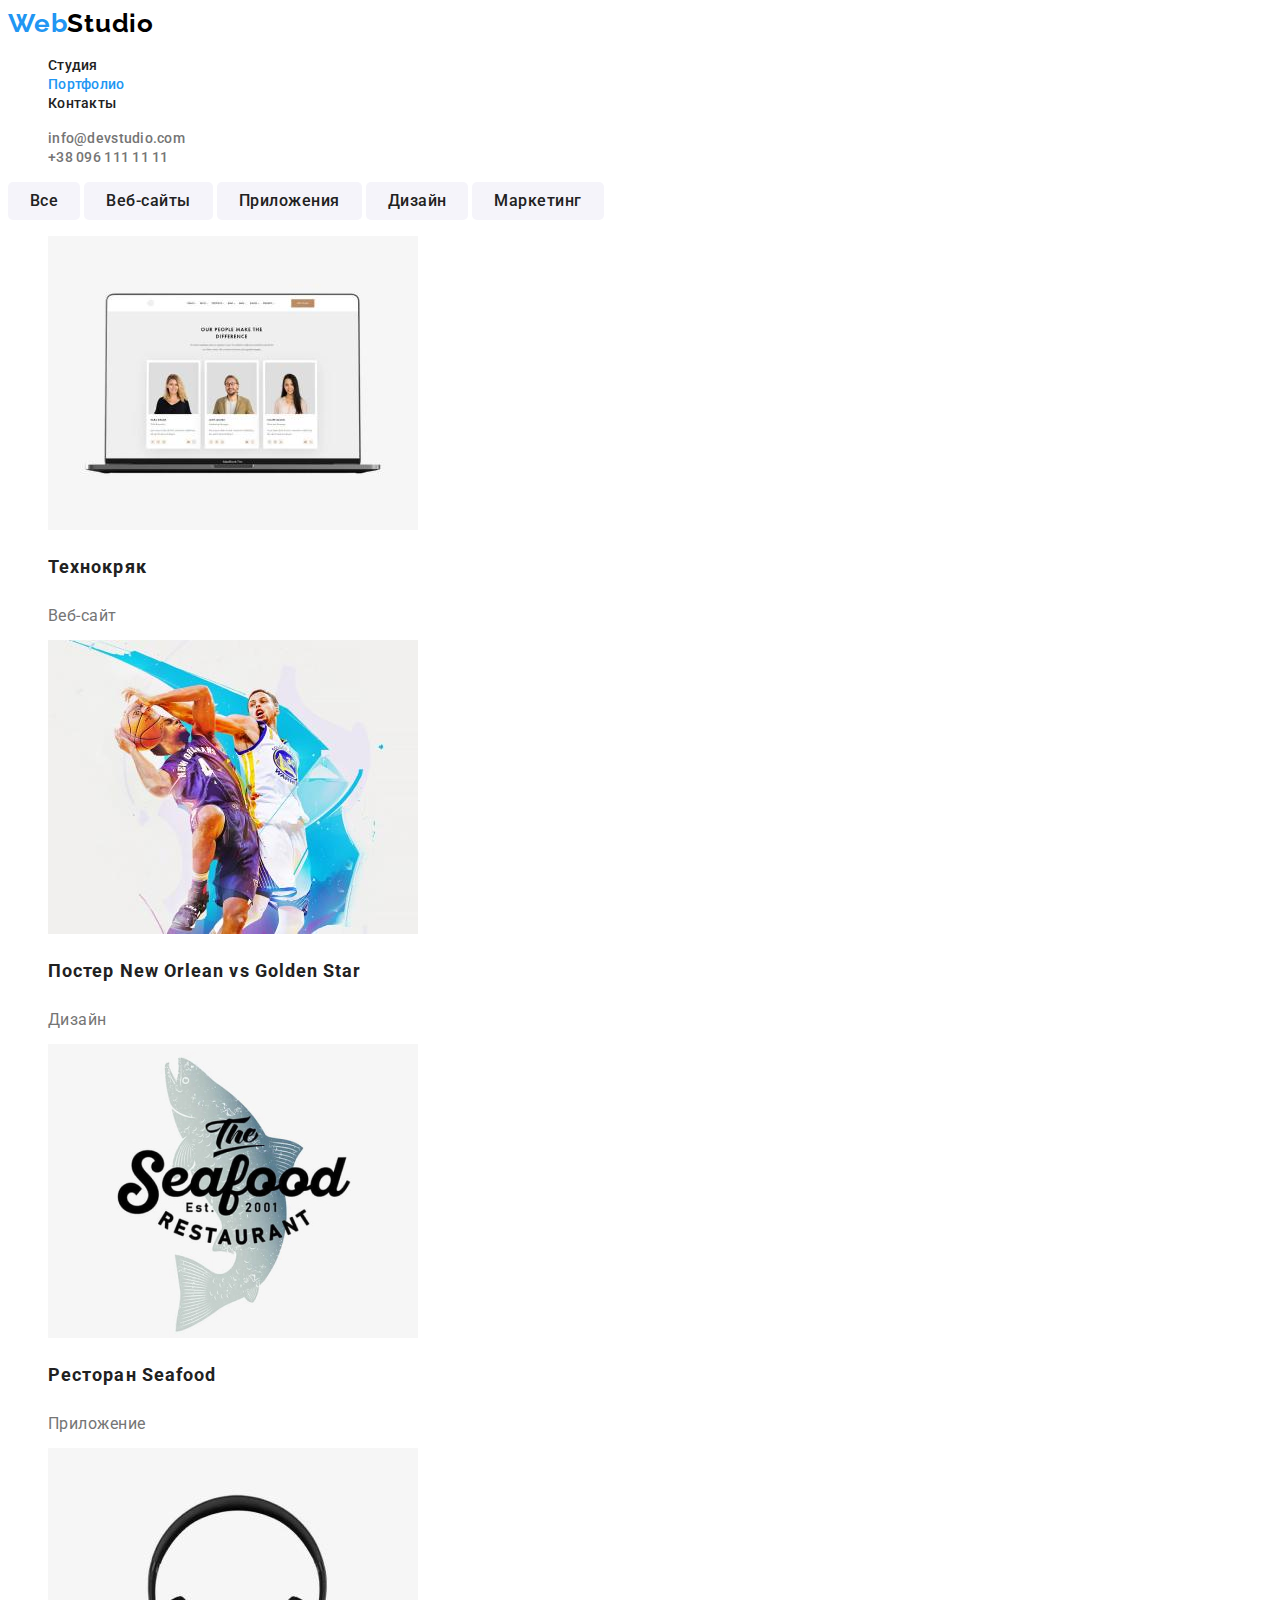
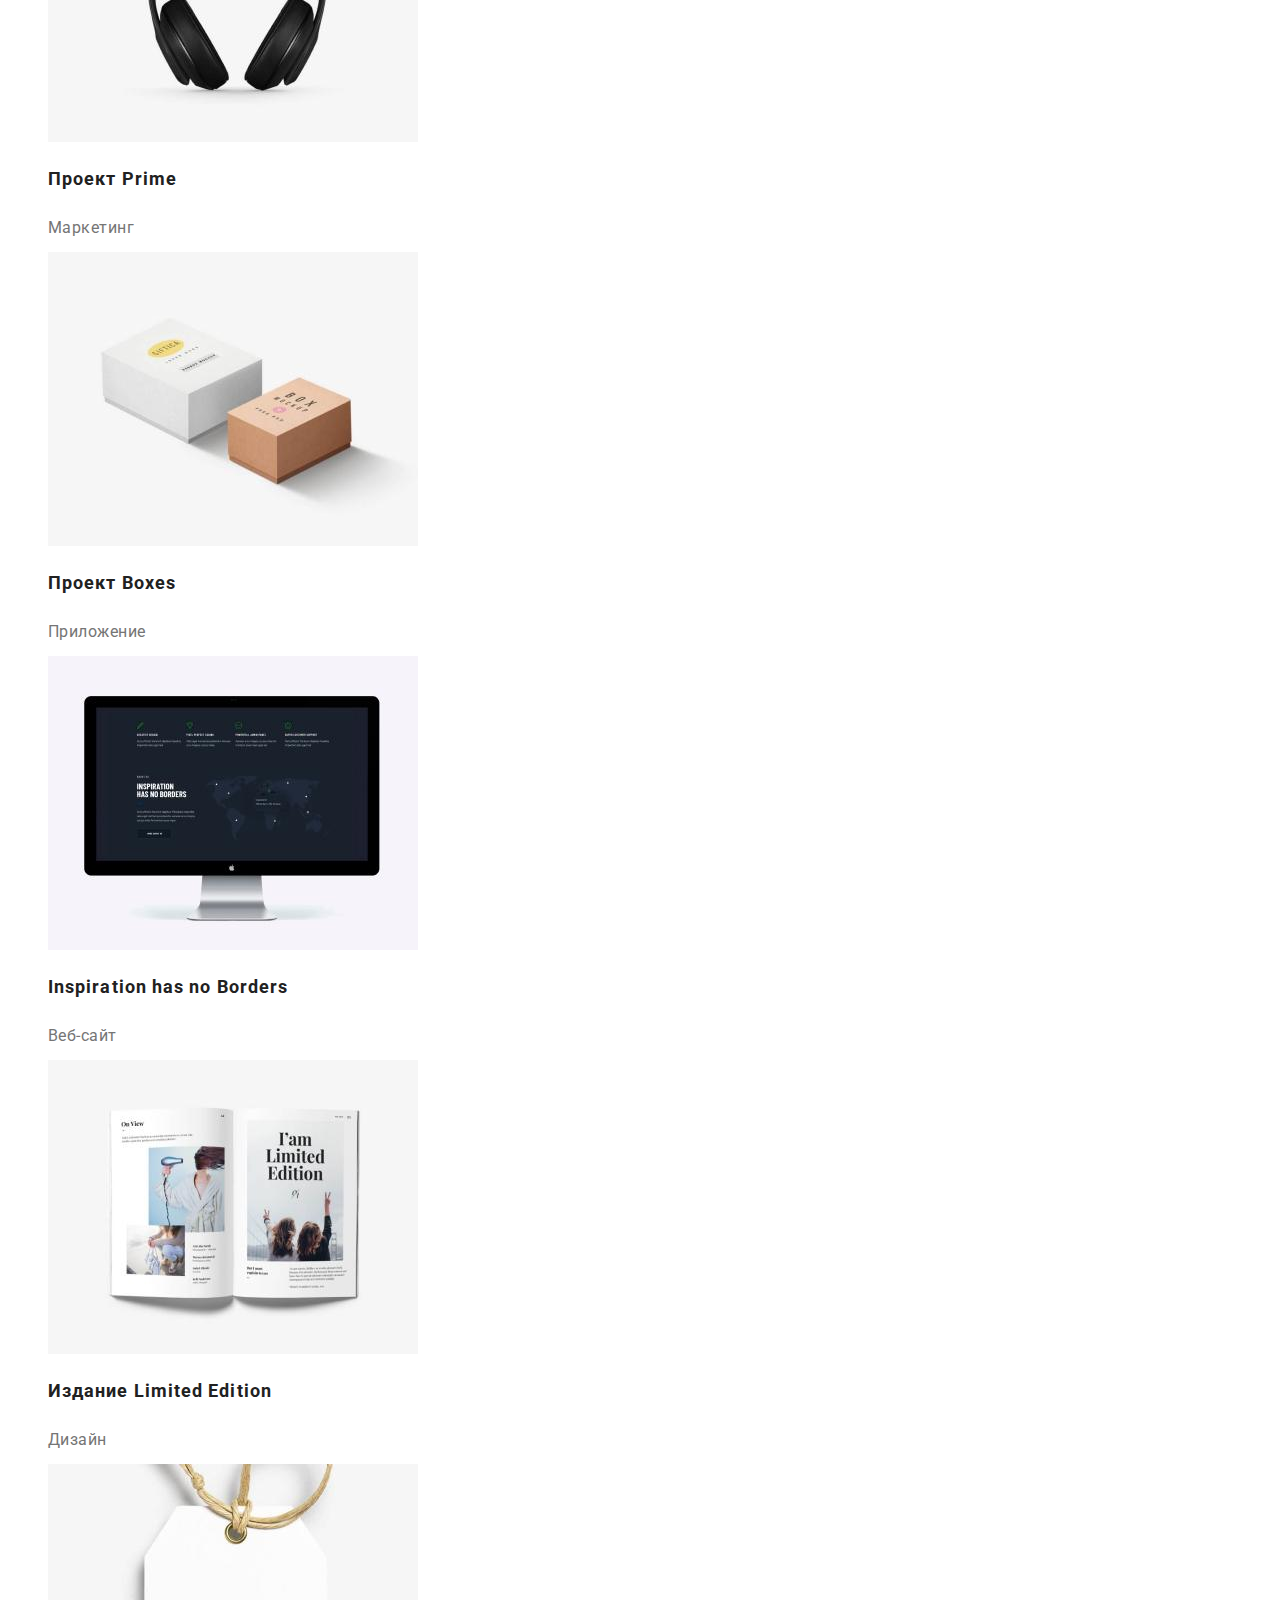
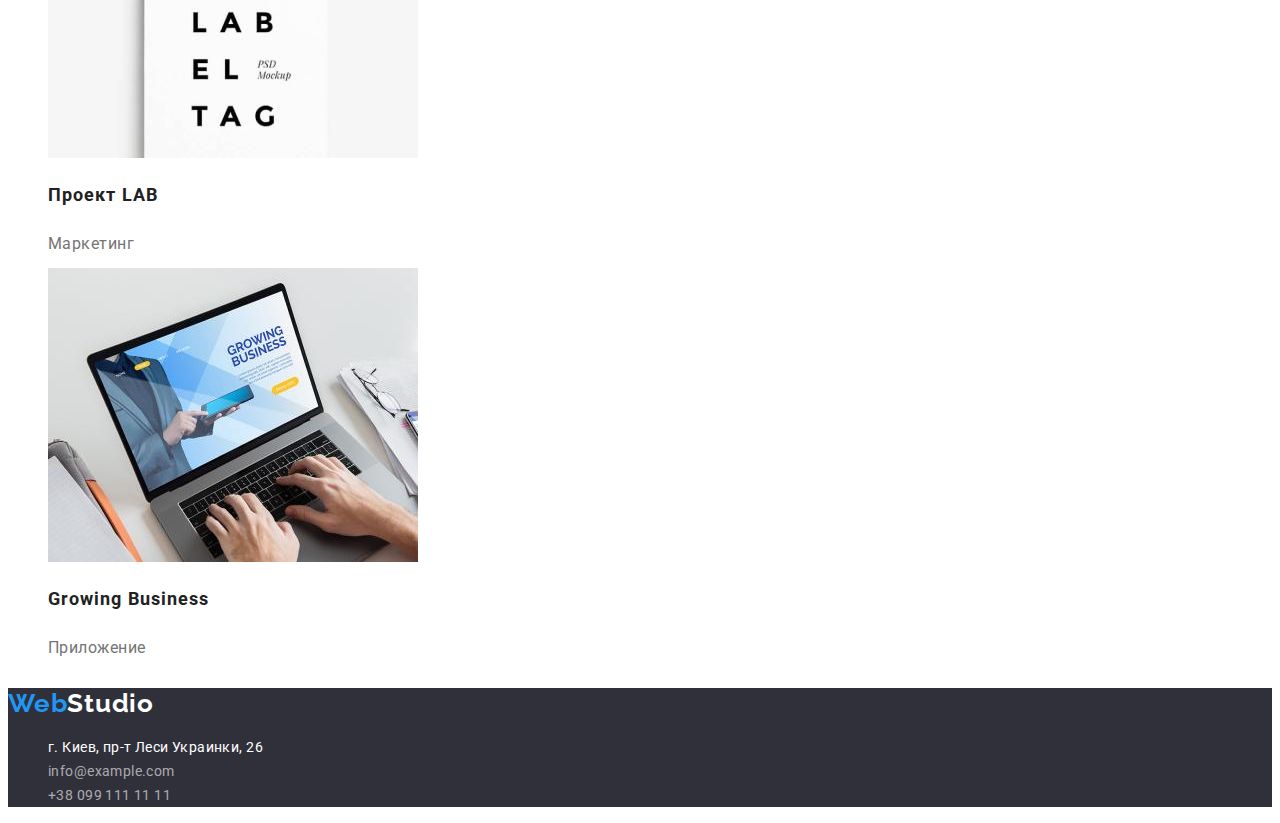
==== portfolio.html @ 35e59ca9 "1-st version" ====
<!DOCTYPE html>
<html lang="ru">
  <head>
    <meta charset="UTF-8" />
    <meta http-equiv="X-UA-Compatible" content="IE=edge" />
    <meta name="viewport" content="width=device-width, initial-scale=1.0" />
    <title>Студия</title>
    <link rel="stylesheet" href="./css/styles.css" />
    <link rel="preconnect" href="https://fonts.googleapis.com" />
    <link rel="preconnect" href="https://fonts.gstatic.com" crossorigin />
    <link
      href="https://fonts.googleapis.com/css2?family=Raleway:wght@700&family=Roboto:wght@400;500;700;900&display=swap"
      rel="stylesheet"
    />
  </head>
  <body>
    <!-- header_section -->
    <header>
      <!-- header_section_nav -->
      <nav>
        <a href="/" class="logo-first link"><span class="firstpart-logo">Web</span>Studio</a>
        <ul class="list">
          <li><a href="./index.html" class="link top-link">Студия</a></li>
          <li><a href="#" class="link top-link current-link">Портфолио</a></li>
          <li><a href="#" class="link top-link">Контакты</a></li>
        </ul>
      </nav>
      <!-- header_section_contact -->
      <ul class="list">
        <li><a href="mailto:info@devstudio.com" class="link topnav-link top-link">info@devstudio.com</a></li>
        <li><a href="tel:+380961111111" class="link topnav-link top-link">+38 096 111 11 11</a></li>
      </ul>
    </header>
    <!-- main-portfolio -->
    <main>
      <section>
        <h1 class="main-section-header">Наши работы</h1>
        <button type="button" class="port-btn">Все</button>
        <button type="button" class="port-btn">Веб-сайты</button>
        <button type="button" class="port-btn">Приложения</button>
        <button type="button" class="port-btn">Дизайн</button>
        <button type="button" class="port-btn">Маркетинг</button>
        <ul class="list">
          <li>
            <div class="port-card-block">
              <img src="./images/imgp1.jpg" alt="Технокряк" width="370" height="294" />
              <h2 class="card-header">Технокряк</h2>
              <p class="card-paragraph">Веб-сайт</p>
            </div>
          </li>
          <li>
            <div class="port-card-block">
              <img src="./images/imgp2.jpg" alt="Постер New Orlean vs Golden Star" width="370" height="294" />
              <h2 class="card-header">Постер New Orlean vs Golden Star</h2>
              <p class="card-paragraph">Дизайн</p>
            </div>
          </li>
          <li>
            <div class="port-card-block">
              <img src="./images/imgp3.png" alt="Ресторан Seafood" width="370" height="294" />
              <h2 class="card-header">Ресторан Seafood</h2>
              <p class="card-paragraph">Приложение</p>
            </div>
          </li>
          <li>
            <div class="port-card-block">
              <img src="./images/imgp4.jpg" alt="Проект Prime" width="370" height="294" />
              <h2 class="card-header">Проект Prime</h2>
              <p class="card-paragraph">Маркетинг</p>
            </div>
          </li>
          <li>
            <div class="port-card-block">
              <img src="./images/imgp5.jpg" alt="Проект Boxes" width="370" height="294" />
              <h2 class="card-header">Проект Boxes</h2>
              <p class="card-paragraph">Приложение</p>
            </div>
          </li>
          <li>
            <div class="port-card-block">
              <img src="./images/imgp6.jpg" alt="Inspiration has no Borders" width="370" height="294" />
              <h2 class="card-header">Inspiration has no Borders</h2>
              <p class="card-paragraph">Веб-сайт</p>
            </div>
          </li>
          <li>
            <div class="port-card-block">
              <img src="./images/imgp7.jpg" alt="Издание Limited Edition" width="370" height="294" />
              <h2 class="card-header">Издание Limited Edition</h2>
              <p class="card-paragraph">Дизайн</p>
            </div>
          </li>
          <li>
            <div class="port-card-block">
              <img src="./images/imgp8.jpg" alt="Проект LAB" width="370" height="294" />
              <h2 class="card-header">Проект LAB</h2>
              <p class="card-paragraph">Маркетинг</p>
            </div>
          </li>
          <li>
            <div class="port-card-block">
              <img src="./images/imgp9.jpg" alt="Growing Business" width="370" height="294" />
              <h2 class="card-header">Growing Business</h2>
              <p class="card-paragraph">Приложение</p>
            </div>
          </li>
        </ul>
      </section>
    </main>
    <!-- footer_section -->
    <footer class="footer-section">
      <a href="/" class="logo-second link"><span class="firstpart-logo">Web</span>Studio</a>
      <address>
        <ul class="list">
          <li><a href="#" class="link faddress-link">г. Киев, пр-т Леси Украинки, 26</a></li>
          <li><a href="mailto:info@example.com" class="link faddress-link-second">info@example.com</a></li>
          <li><a href="tel:+380991111111" class="link faddress-link-second">+38 099 111 11 11</a></li>
        </ul>
      </address>
    </footer>
  </body>
</html>
---- css/styles.css ----
:root {
  --primary-color: #212121;
  --accent-color: #2196f3;
  --second-color-text: #757575;
  --third-color: #ffffff;
  --footer-address-color: rgba(255, 255, 255, 0.6);
}

body {
  font-family: 'Roboto', sans-serif;
  color: #212121;
  background-color: #ffffff;
}

.logo-first {
  color: #000000;
  font-family: Raleway;
  font-style: normal;
  font-weight: bold;
  font-size: 26px;
  line-height: 31px;
  letter-spacing: 0.03em;
}
.logo-second {
  color: var(--third-color);
  font-family: Raleway;
  font-style: normal;
  font-weight: bold;
  font-size: 26px;
  line-height: 31px;
  letter-spacing: 0.03em;
}

.firstpart-logo {
  color: var(--accent-color);
}

.link {
  text-decoration: none;
}

.top-link {
  color: var(--primary-color);
  font-family: Roboto;
  font-style: normal;
  font-weight: 500;
  font-size: 14px;
  line-height: 16px;
  letter-spacing: 0.02em;
}
.top-link:hover,
.top-link:focus {
  color: var(--accent-color);
}

.current-link {
  color: var(--accent-color);
}

.list {
  list-style: none;
}

.topnav-link {
  color: var(--second-color-text);
}

.topnav-link:hover {
}

.footer-section {
  background-color: #2f303a;
}
.faddress-link {
  color: var(--third-color);
  font-style: normal;
  font-family: Roboto;
  font-style: normal;
  font-weight: normal;
  font-size: 14px;
  line-height: 24px;
  letter-spacing: 0.03em;
}
.faddress-link-second {
  color: var(--footer-address-color);
  font-style: normal;
  font-family: Roboto;
  font-style: normal;
  font-weight: normal;
  font-size: 14px;
  line-height: 24px;
  letter-spacing: 0.03em;
}
.team-section {
  background-color: #f5f4fa;
}

.hero-section {
  background-color: #2f303a;
}

.hero-text {
  color: var(--third-color);
  font-family: Roboto;
  font-style: normal;
  font-weight: 900;
  font-size: 44px;
  line-height: 60px;
  text-align: center;
  letter-spacing: 0.06em;
  text-transform: uppercase;
}

.hero-btn {
  background-color: var(--accent-color);
  box-shadow: 0px 4px 4px rgba(0, 0, 0, 0.15);
  border-radius: 4px;
  width: 200px;
  height: 50px;
  color: #ffffff;
  font-family: Roboto;
  font-style: normal;
  font-weight: bold;
  font-size: 16px;
  line-height: 30px;
  align-items: center;
  text-align: center;
  letter-spacing: 0.06em;
  border-style: none;
  cursor: pointer;
}

.our-tips {
  font-size: 0;
}

.our-tips-headers {
  font-family: Roboto;
  font-style: normal;
  font-weight: bold;
  font-size: 14px;
  line-height: 16px;
  letter-spacing: 0.03em;
  text-transform: uppercase;
}
.our-tips-text {
  font-family: Roboto;
  font-style: normal;
  font-weight: normal;
  font-size: 14px;
  line-height: 24px;
  /* or 171% */
  color: var(--second-color-text);
  letter-spacing: 0.03em;
}
.wwdo-header {
  font-family: Roboto;
  font-style: normal;
  font-weight: bold;
  font-size: 36px;
  line-height: 42px;
  text-align: center;
  letter-spacing: 0.03em;
}

.faddress-link:hover,
.faddress-link:focus,
.faddress-link-second:hover,
.faddress-link-second:focus {
  color: var(--accent-color);
}

.team-card-block {
  width: 270px;
  height: 368px;
  border-radius: 5px;
  background-color: var(--third-color);
  box-shadow: 0px 3px 2px #9b9a9e;
}

.main-section-header {
  font-size: 0;
}

.port-btn {
  color: #212121;
  background-color: #f5f4fa;
  padding: 6px 22px;
  font-family: Roboto;
  font-style: normal;
  font-weight: 500;
  font-size: 16px;
  line-height: 26px;
  text-align: center;
  letter-spacing: 0.03em;
  border-style: none;
  border-radius: 5px;
  cursor: pointer;
}

.port-btn:hover,
.port-btn:focus {
  color: #ffffff;
  background-color: var(--accent-color);
}

.port-card-block {
  background-color: #ffffff;
  width: 370px;
  height: 404px;
}
.card-header {
  font-family: Roboto;
  font-style: normal;
  font-weight: bold;
  font-size: 18px;
  line-height: 36px;
  letter-spacing: 0.06em;
  color: #212121;
}

.card-paragraph {
  font-family: Roboto;
  font-style: normal;
  font-weight: normal;
  font-size: 16px;
  line-height: 30px;
  letter-spacing: 0.03em;
  color: #757575;
}
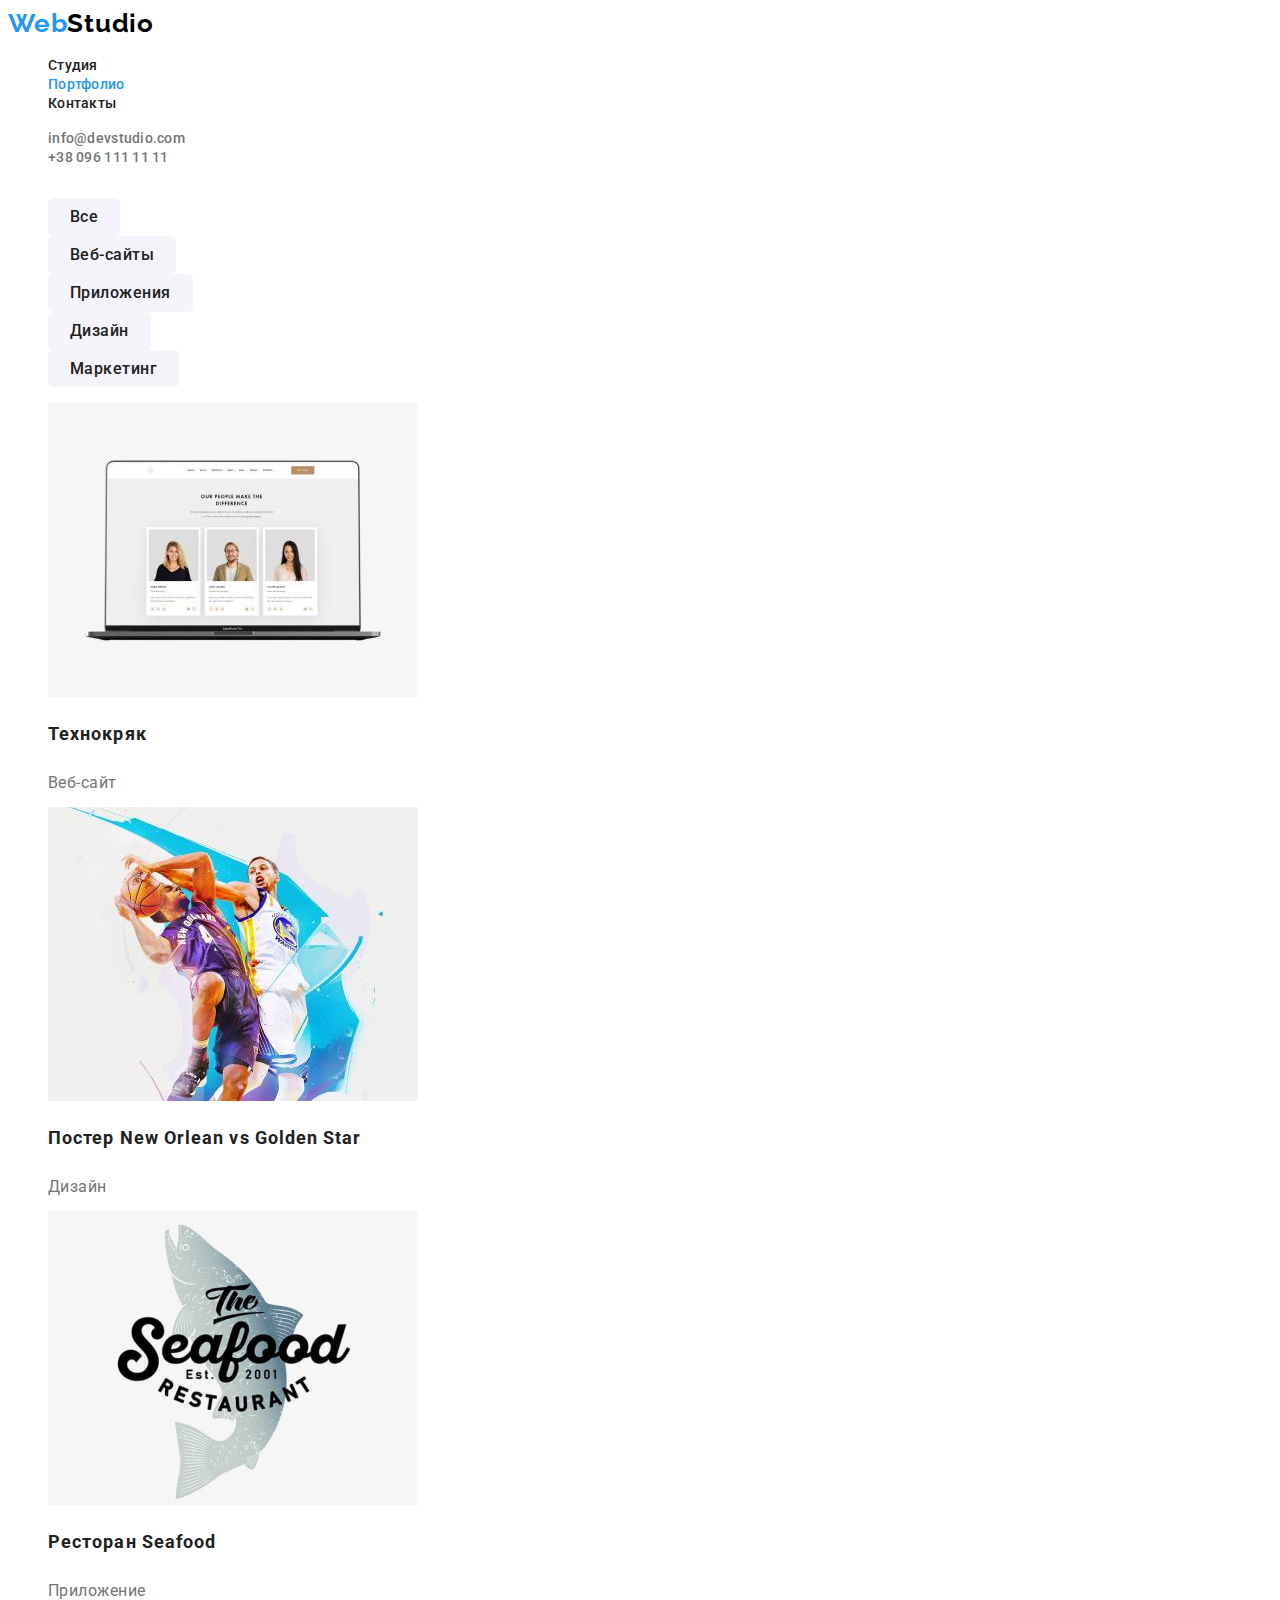
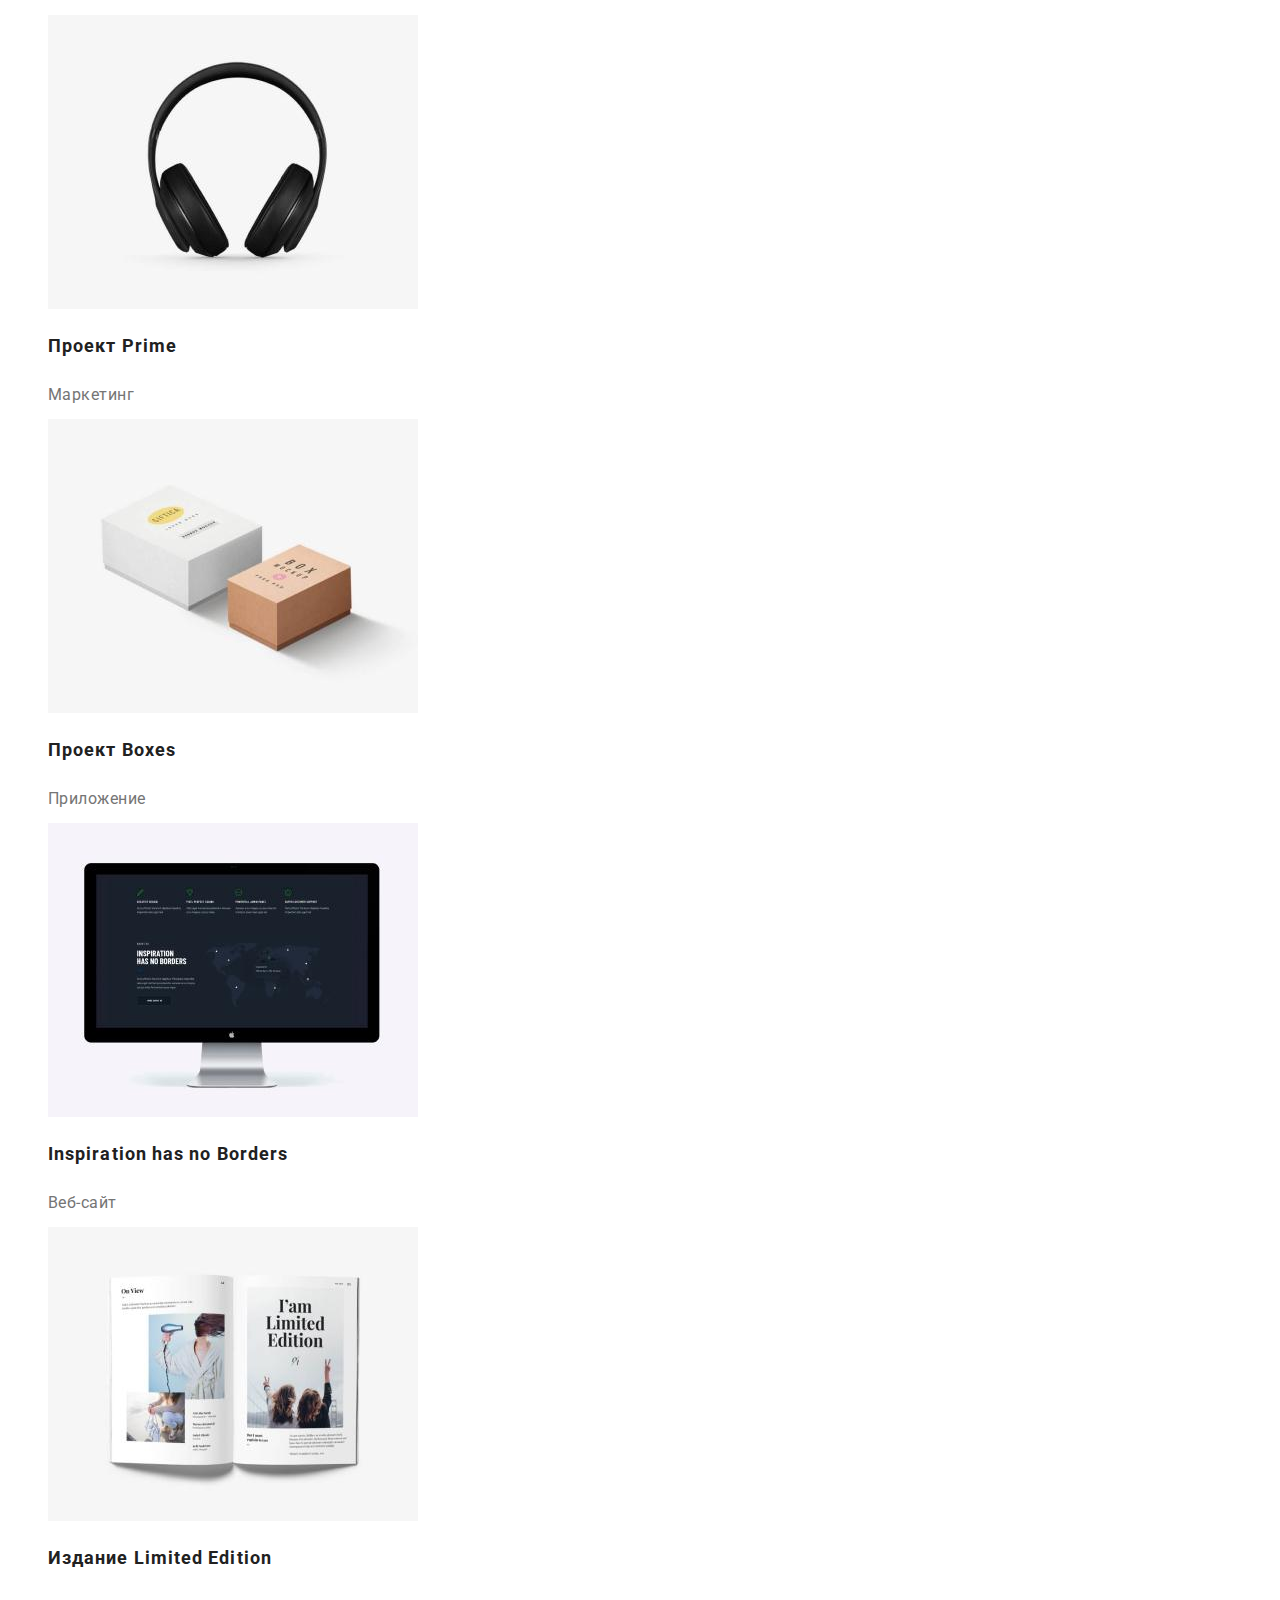
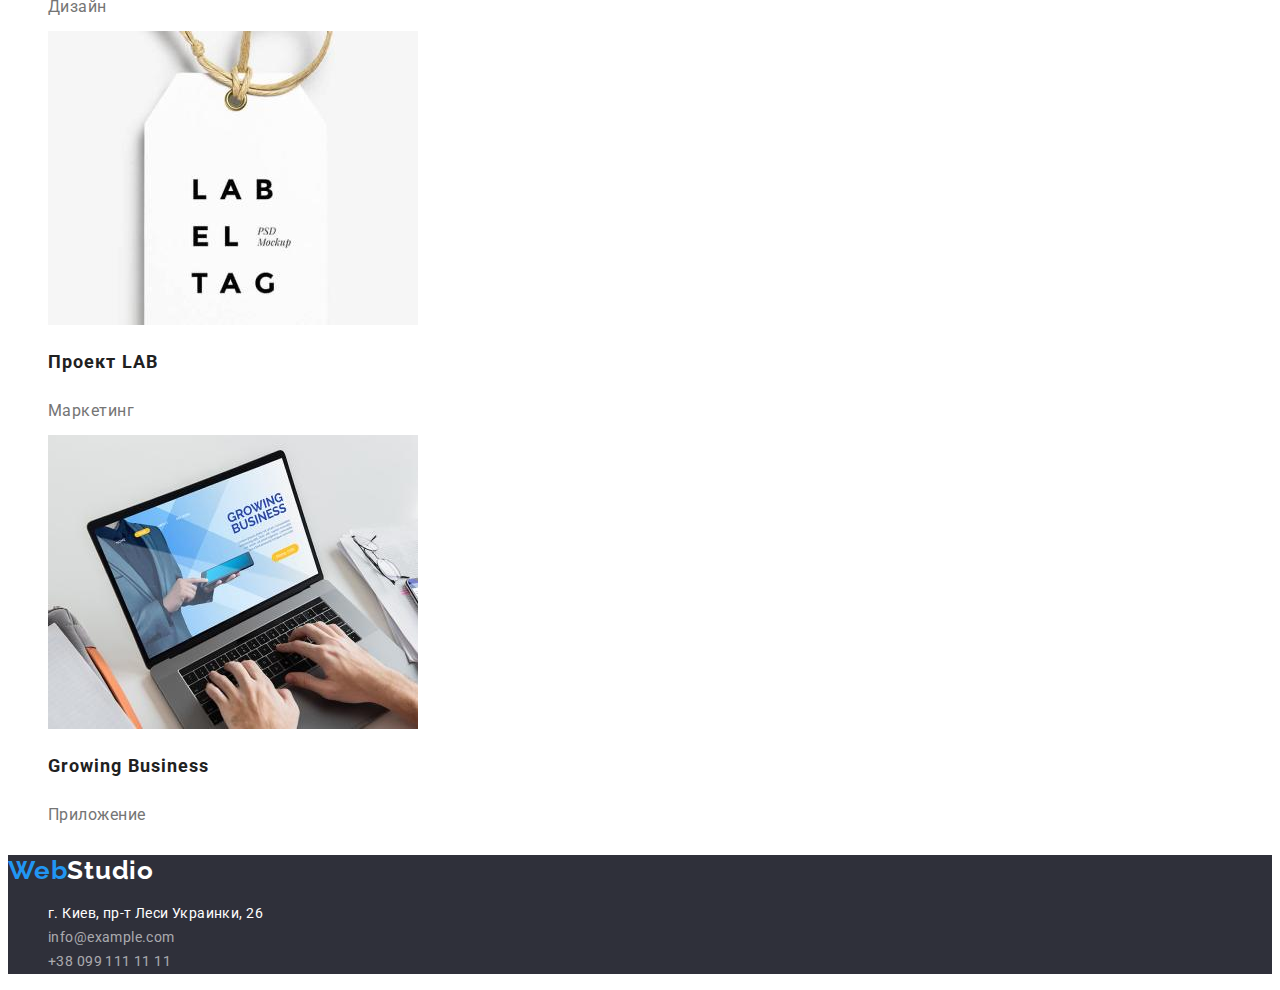
==== commit ec4d0905: "Версия после исправления" ====
--- a/portfolio.html
+++ b/portfolio.html
@@ -35,11 +35,13 @@
     <main>
       <section>
         <h1 class="main-section-header">Наши работы</h1>
-        <button type="button" class="port-btn">Все</button>
-        <button type="button" class="port-btn">Веб-сайты</button>
-        <button type="button" class="port-btn">Приложения</button>
-        <button type="button" class="port-btn">Дизайн</button>
-        <button type="button" class="port-btn">Маркетинг</button>
+        <ul class="list">
+          <li><button type="button" class="port-btn">Все</button></li>
+          <li><button type="button" class="port-btn">Веб-сайты</button></li>
+          <li><button type="button" class="port-btn">Приложения</button></li>
+          <li><button type="button" class="port-btn">Дизайн</button></li>
+          <li><button type="button" class="port-btn">Маркетинг</button></li>
+        </ul>
         <ul class="list">
           <li>
             <div class="port-card-block">
--- a/css/styles.css
+++ b/css/styles.css
@@ -18,7 +18,7 @@
   font-style: normal;
   font-weight: bold;
   font-size: 26px;
-  line-height: 31px;
+  line-height: 1.19;
   letter-spacing: 0.03em;
 }
 .logo-second {
@@ -27,7 +27,7 @@
   font-style: normal;
   font-weight: bold;
   font-size: 26px;
-  line-height: 31px;
+  line-height: 1.19;
   letter-spacing: 0.03em;
 }
 
@@ -45,7 +45,7 @@
   font-style: normal;
   font-weight: 500;
   font-size: 14px;
-  line-height: 16px;
+  line-height: 1.14;
   letter-spacing: 0.02em;
 }
 .top-link:hover,
@@ -78,7 +78,7 @@
   font-style: normal;
   font-weight: normal;
   font-size: 14px;
-  line-height: 24px;
+  line-height: 1.71;
   letter-spacing: 0.03em;
 }
 .faddress-link-second {
@@ -88,7 +88,7 @@
   font-style: normal;
   font-weight: normal;
   font-size: 14px;
-  line-height: 24px;
+  line-height: 1.71;
   letter-spacing: 0.03em;
 }
 .team-section {
@@ -105,7 +105,7 @@
   font-style: normal;
   font-weight: 900;
   font-size: 44px;
-  line-height: 60px;
+  line-height: 1.36;
   text-align: center;
   letter-spacing: 0.06em;
   text-transform: uppercase;
@@ -122,7 +122,7 @@
   font-style: normal;
   font-weight: bold;
   font-size: 16px;
-  line-height: 30px;
+  line-height: 1.87;
   align-items: center;
   text-align: center;
   letter-spacing: 0.06em;
@@ -139,7 +139,7 @@
   font-style: normal;
   font-weight: bold;
   font-size: 14px;
-  line-height: 16px;
+  line-height: 1.14;
   letter-spacing: 0.03em;
   text-transform: uppercase;
 }
@@ -148,8 +148,7 @@
   font-style: normal;
   font-weight: normal;
   font-size: 14px;
-  line-height: 24px;
-  /* or 171% */
+  line-height: 1.71;
   color: var(--second-color-text);
   letter-spacing: 0.03em;
 }
@@ -158,7 +157,7 @@
   font-style: normal;
   font-weight: bold;
   font-size: 36px;
-  line-height: 42px;
+  line-height: 1.16;
   text-align: center;
   letter-spacing: 0.03em;
 }
@@ -190,7 +189,7 @@
   font-style: normal;
   font-weight: 500;
   font-size: 16px;
-  line-height: 26px;
+  line-height: 1.62;
   text-align: center;
   letter-spacing: 0.03em;
   border-style: none;
@@ -214,7 +213,7 @@
   font-style: normal;
   font-weight: bold;
   font-size: 18px;
-  line-height: 36px;
+  line-height: 2;
   letter-spacing: 0.06em;
   color: #212121;
 }
@@ -224,7 +223,38 @@
   font-style: normal;
   font-weight: normal;
   font-size: 16px;
-  line-height: 30px;
+  line-height: 1.87;
   letter-spacing: 0.03em;
   color: #757575;
 }
+
+.team-card-name {
+  color: var(--primary-color);
+  font-family: Roboto;
+  font-style: normal;
+  font-weight: 500;
+  font-size: 16px;
+  line-height: 19px;
+  text-align: center;
+  letter-spacing: 0.03em;
+}
+.team-card-profession {
+  color: var(--second-color-text);
+  font-family: Roboto;
+  font-style: normal;
+  font-weight: normal;
+  font-size: 16px;
+  line-height: 19px;
+  text-align: center;
+  letter-spacing: 0.03em;
+}
+.our-team {
+  color: var(--primary-color);
+  font-family: Roboto;
+  font-style: normal;
+  font-weight: bold;
+  font-size: 36px;
+  line-height: 42px;
+  text-align: center;
+  letter-spacing: 0.03em;
+}
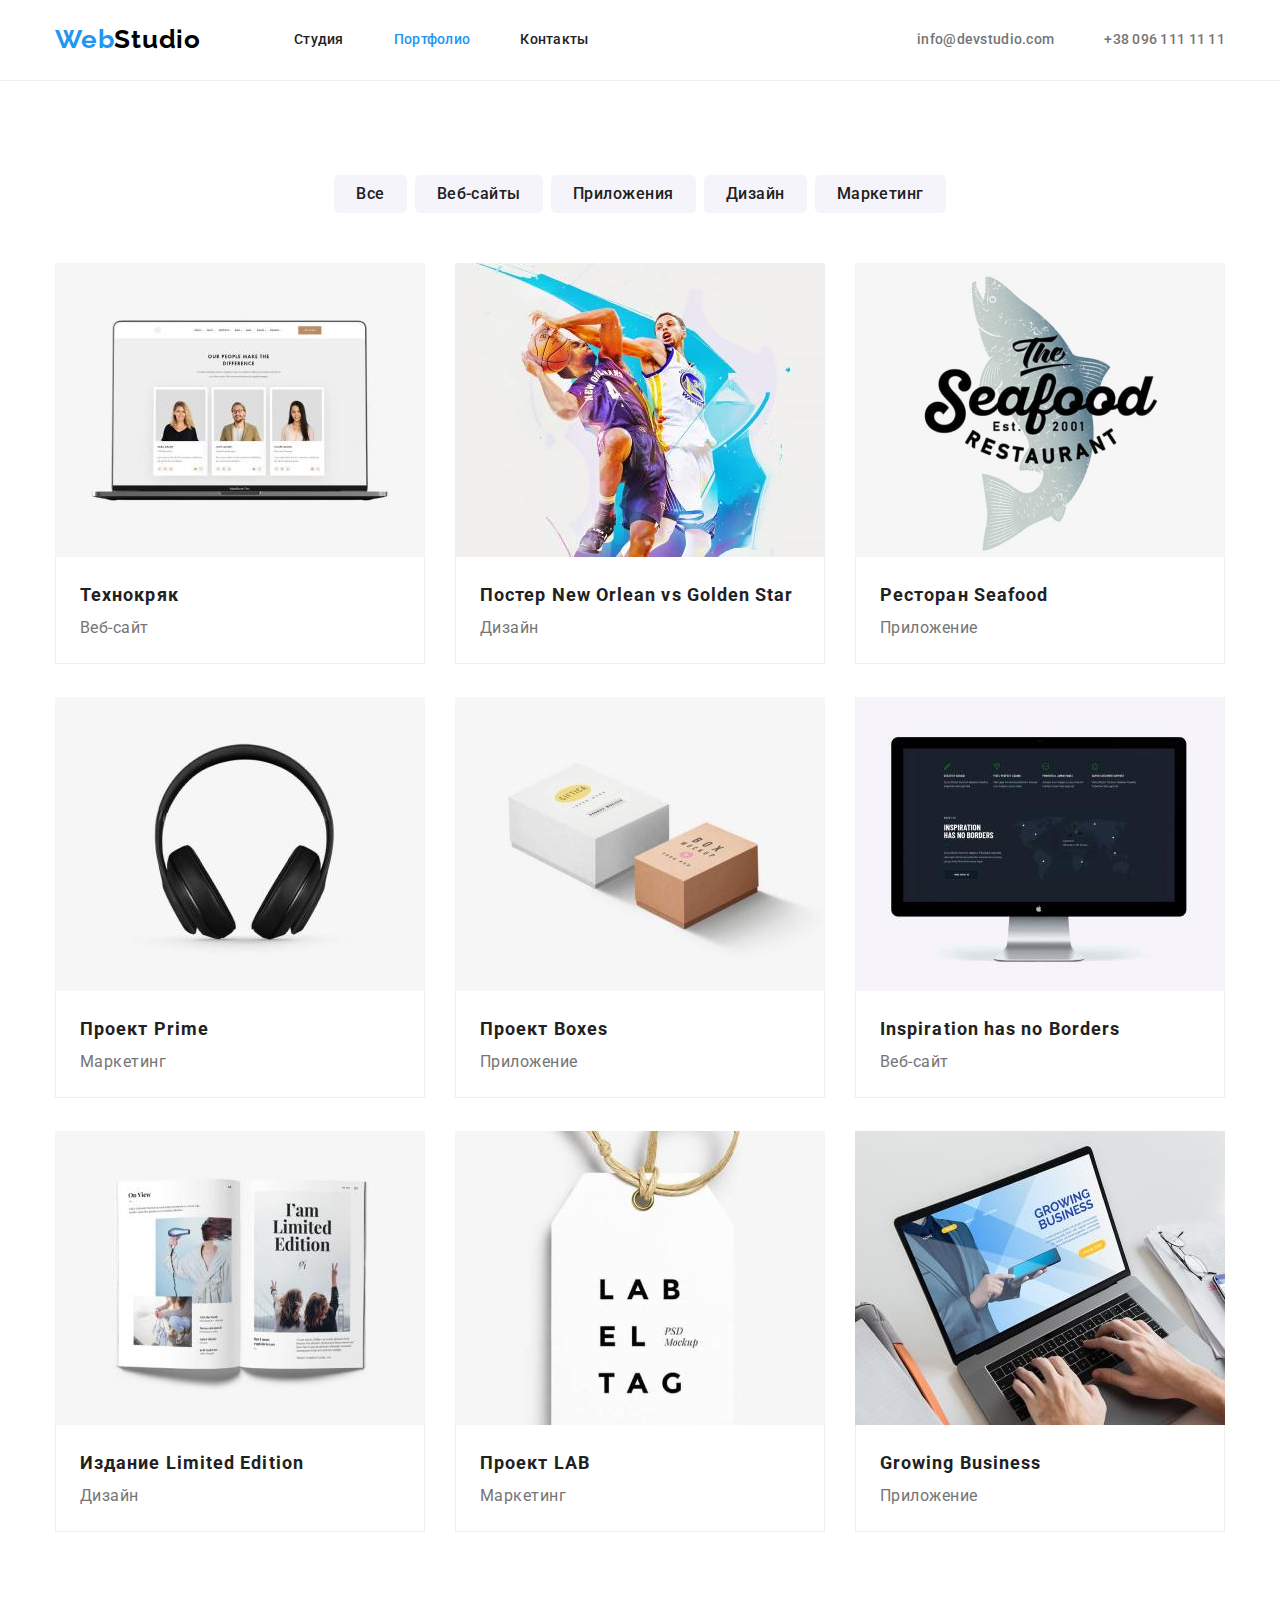
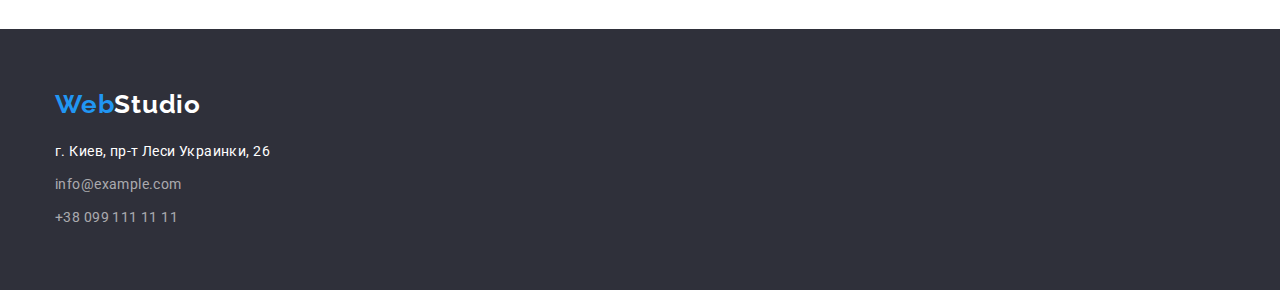
==== commit 5fdd7553: "last version" ====
--- a/portfolio.html
+++ b/portfolio.html
@@ -4,121 +4,173 @@
     <meta charset="UTF-8" />
     <meta http-equiv="X-UA-Compatible" content="IE=edge" />
     <meta name="viewport" content="width=device-width, initial-scale=1.0" />
-    <title>Студия</title>
-    <link rel="stylesheet" href="./css/styles.css" />
+    <title>Портфолио</title>
     <link rel="preconnect" href="https://fonts.googleapis.com" />
     <link rel="preconnect" href="https://fonts.gstatic.com" crossorigin />
     <link
       href="https://fonts.googleapis.com/css2?family=Raleway:wght@700&family=Roboto:wght@400;500;700;900&display=swap"
       rel="stylesheet"
     />
+    <link
+      rel="stylesheet"
+      href="https://cdnjs.cloudflare.com/ajax/libs/modern-normalize/1.0.0/modern-normalize.min.css"
+    />
+    <link rel="stylesheet" href="./css/styles.css" />
   </head>
   <body>
     <!-- header_section -->
-    <header>
-      <!-- header_section_nav -->
-      <nav>
-        <a href="/" class="logo-first link"><span class="firstpart-logo">Web</span>Studio</a>
-        <ul class="list">
-          <li><a href="./index.html" class="link top-link">Студия</a></li>
-          <li><a href="#" class="link top-link current-link">Портфолио</a></li>
-          <li><a href="#" class="link top-link">Контакты</a></li>
-        </ul>
-      </nav>
-      <!-- header_section_contact -->
-      <ul class="list">
-        <li><a href="mailto:info@devstudio.com" class="link topnav-link top-link">info@devstudio.com</a></li>
-        <li><a href="tel:+380961111111" class="link topnav-link top-link">+38 096 111 11 11</a></li>
-      </ul>
+    <header class="header">
+      <div class="container">
+        <!-- header_section_nav -->
+
+        <div class="flex-nav">
+          <nav class="nav">
+            <a href="/" class="logo-first link"><span class="firstpart-logo">Web</span>Studio</a>
+            <ul class="nav-list list">
+              <li class="item"><a href="/index.html" class="link top-link">Студия</a></li>
+              <li class="item"><a href="#" class="link top-link current-link">Портфолио</a></li>
+              <li class="item"><a href="#" class="link top-link">Контакты</a></li>
+            </ul>
+          </nav>
+          <!-- header_section_contact -->
+          <ul class="auth-nav list">
+            <li class="item">
+              <a href="mailto:info@devstudio.com" class="link topnav-link top-link">info@devstudio.com</a>
+            </li>
+            <li class="item"><a href="tel:+380961111111" class="link topnav-link top-link">+38 096 111 11 11</a></li>
+          </ul>
+        </div>
+      </div>
     </header>
     <!-- main-portfolio -->
     <main>
-      <section>
-        <h1 class="main-section-header">Наши работы</h1>
-        <ul class="list">
-          <li><button type="button" class="port-btn">Все</button></li>
-          <li><button type="button" class="port-btn">Веб-сайты</button></li>
-          <li><button type="button" class="port-btn">Приложения</button></li>
-          <li><button type="button" class="port-btn">Дизайн</button></li>
-          <li><button type="button" class="port-btn">Маркетинг</button></li>
-        </ul>
-        <ul class="list">
-          <li>
-            <div class="port-card-block">
-              <img src="./images/imgp1.jpg" alt="Технокряк" width="370" height="294" />
-              <h2 class="card-header">Технокряк</h2>
-              <p class="card-paragraph">Веб-сайт</p>
-            </div>
-          </li>
-          <li>
-            <div class="port-card-block">
-              <img src="./images/imgp2.jpg" alt="Постер New Orlean vs Golden Star" width="370" height="294" />
-              <h2 class="card-header">Постер New Orlean vs Golden Star</h2>
-              <p class="card-paragraph">Дизайн</p>
-            </div>
-          </li>
-          <li>
-            <div class="port-card-block">
-              <img src="./images/imgp3.png" alt="Ресторан Seafood" width="370" height="294" />
-              <h2 class="card-header">Ресторан Seafood</h2>
-              <p class="card-paragraph">Приложение</p>
-            </div>
-          </li>
-          <li>
-            <div class="port-card-block">
-              <img src="./images/imgp4.jpg" alt="Проект Prime" width="370" height="294" />
-              <h2 class="card-header">Проект Prime</h2>
-              <p class="card-paragraph">Маркетинг</p>
-            </div>
-          </li>
-          <li>
-            <div class="port-card-block">
-              <img src="./images/imgp5.jpg" alt="Проект Boxes" width="370" height="294" />
-              <h2 class="card-header">Проект Boxes</h2>
-              <p class="card-paragraph">Приложение</p>
-            </div>
-          </li>
-          <li>
-            <div class="port-card-block">
-              <img src="./images/imgp6.jpg" alt="Inspiration has no Borders" width="370" height="294" />
-              <h2 class="card-header">Inspiration has no Borders</h2>
-              <p class="card-paragraph">Веб-сайт</p>
-            </div>
-          </li>
-          <li>
-            <div class="port-card-block">
-              <img src="./images/imgp7.jpg" alt="Издание Limited Edition" width="370" height="294" />
-              <h2 class="card-header">Издание Limited Edition</h2>
-              <p class="card-paragraph">Дизайн</p>
-            </div>
-          </li>
-          <li>
-            <div class="port-card-block">
-              <img src="./images/imgp8.jpg" alt="Проект LAB" width="370" height="294" />
-              <h2 class="card-header">Проект LAB</h2>
-              <p class="card-paragraph">Маркетинг</p>
-            </div>
-          </li>
-          <li>
-            <div class="port-card-block">
-              <img src="./images/imgp9.jpg" alt="Growing Business" width="370" height="294" />
-              <h2 class="card-header">Growing Business</h2>
-              <p class="card-paragraph">Приложение</p>
-            </div>
-          </li>
-        </ul>
+      <section class="section">
+        <div class="container">
+          <h1 class="main-section-header">Наши работы</h1>
+          <ul class="btns-list list">
+            <li class="item"><button type="button" class="port-btn">Все</button></li>
+            <li class="item"><button type="button" class="port-btn">Веб-сайты</button></li>
+            <li class="item"><button type="button" class="port-btn">Приложения</button></li>
+            <li class="item"><button type="button" class="port-btn">Дизайн</button></li>
+            <li class="item"><button type="button" class="port-btn">Маркетинг</button></li>
+          </ul>
+
+          <ul class="port-card-list list">
+            <a href="" class="link">
+              <li class="item port-card-block">
+                <img src="./images/imgp1.jpg" class="port-card-img" alt="Технокряк" width="370" height="294" />
+                <div class="port-card-text">
+                  <h2 class="card-header">Технокряк</h2>
+                  <p class="card-paragraph">Веб-сайт</p>
+                </div>
+              </li>
+            </a>
+            <a href="" class="link">
+              <li class="item port-card-block">
+                <img
+                  src="./images/imgp2.jpg"
+                  class="port-card-img"
+                  alt="Постер New Orlean vs Golden Star"
+                  width="370"
+                  height="294"
+                />
+                <div class="port-card-text">
+                  <h2 class="card-header">Постер New Orlean vs Golden Star</h2>
+                  <p class="card-paragraph">Дизайн</p>
+                </div>
+              </li>
+            </a>
+            <a href="" class="link">
+              <li class="item port-card-block">
+                <img src="./images/imgp3.png" class="port-card-img" alt="Ресторан Seafood" width="370" height="294" />
+                <div class="port-card-text">
+                  <h2 class="card-header">Ресторан Seafood</h2>
+                  <p class="card-paragraph">Приложение</p>
+                </div>
+              </li>
+            </a>
+            <a href="" class="link">
+              <li class="item port-card-block">
+                <img src="./images/imgp4.jpg" class="port-card-img" alt="Проект Prime" width="370" height="294" />
+                <div class="port-card-text">
+                  <h2 class="card-header">Проект Prime</h2>
+                  <p class="card-paragraph">Маркетинг</p>
+                </div>
+              </li>
+            </a>
+            <a href="" class="link">
+              <li class="item port-card-block">
+                <img src="./images/imgp5.jpg" class="port-card-img" alt="Проект Boxes" width="370" height="294" />
+                <div class="port-card-text">
+                  <h2 class="card-header">Проект Boxes</h2>
+                  <p class="card-paragraph">Приложение</p>
+                </div>
+              </li>
+            </a>
+            <a href="" class="link">
+              <li class="item port-card-block">
+                <img
+                  src="./images/imgp6.jpg"
+                  class="port-card-img"
+                  alt="Inspiration has no Borders"
+                  width="370"
+                  height="294"
+                />
+                <div class="port-card-text">
+                  <h2 class="card-header">Inspiration has no Borders</h2>
+                  <p class="card-paragraph">Веб-сайт</p>
+                </div>
+              </li>
+            </a>
+            <a href="" class="link">
+              <li class="item port-card-block">
+                <img
+                  src="./images/imgp7.jpg"
+                  class="port-card-img"
+                  alt="Издание Limited Edition"
+                  width="370"
+                  height="294"
+                />
+                <div class="port-card-text">
+                  <h2 class="card-header">Издание Limited Edition</h2>
+                  <p class="card-paragraph">Дизайн</p>
+                </div>
+              </li>
+            </a>
+            <a href="" class="link">
+              <li class="item port-card-block">
+                <img src="./images/imgp8.jpg" class="port-card-img" alt="Проект LAB" width="370" height="294" />
+                <div class="port-card-text">
+                  <h2 class="card-header">Проект LAB</h2>
+                  <p class="card-paragraph">Маркетинг</p>
+                </div>
+              </li>
+            </a>
+            <a href="" class="link">
+              <li class="item port-card-block">
+                <img src="./images/imgp9.jpg" class="port-card-img" alt="Growing Business" width="370" height="294" />
+                <div class="port-card-text">
+                  <h2 class="card-header">Growing Business</h2>
+                  <p class="card-paragraph">Приложение</p>
+                </div>
+              </li>
+            </a>
+          </ul>
+        </div>
       </section>
     </main>
     <!-- footer_section -->
     <footer class="footer-section">
-      <a href="/" class="logo-second link"><span class="firstpart-logo">Web</span>Studio</a>
-      <address>
-        <ul class="list">
-          <li><a href="#" class="link faddress-link">г. Киев, пр-т Леси Украинки, 26</a></li>
-          <li><a href="mailto:info@example.com" class="link faddress-link-second">info@example.com</a></li>
-          <li><a href="tel:+380991111111" class="link faddress-link-second">+38 099 111 11 11</a></li>
-        </ul>
-      </address>
+      <div class="container">
+        <a href="/" class="logo-second link"><span class="firstpart-logo">Web</span>Studio</a>
+        <address class="address">
+          <ul class="list">
+            <li><a href="#" class="link faddress-link">г. Киев, пр-т Леси Украинки, 26</a></li>
+            <li><a href="mailto:info@example.com" class="link faddress-link-second">info@example.com</a></li>
+            <li><a href="tel:+380991111111" class="link faddress-link-second">+38 099 111 11 11</a></li>
+          </ul>
+        </address>
+      </div>
     </footer>
   </body>
 </html>
--- a/css/styles.css
+++ b/css/styles.css
@@ -12,6 +12,30 @@
   background-color: #ffffff;
 }
 
+h1,
+h2,
+h3,
+h4,
+h5,
+h6,
+p,
+ul {
+  margin: 0;
+  padding: 0;
+}
+
+.container {
+  width: 1200px;
+  margin-left: auto;
+  margin-right: auto;
+  padding-left: 15px;
+  padding-right: 15px;
+}
+.section {
+  padding-top: 94px;
+  padding-bottom: 94px;
+}
+
 .logo-first {
   color: #000000;
   font-family: Raleway;
@@ -70,6 +94,8 @@
 
 .footer-section {
   background-color: #2f303a;
+  padding-top: 60px;
+  padding-bottom: 60px;
 }
 .faddress-link {
   color: var(--third-color);
@@ -90,6 +116,8 @@
   font-size: 14px;
   line-height: 1.71;
   letter-spacing: 0.03em;
+  margin-top: 9px;
+  display: inline-block;
 }
 .team-section {
   background-color: #f5f4fa;
@@ -97,6 +125,9 @@
 
 .hero-section {
   background-color: #2f303a;
+  text-align: center;
+  padding-top: 200px;
+  padding-bottom: 200px;
 }
 
 .hero-text {
@@ -109,6 +140,7 @@
   text-align: center;
   letter-spacing: 0.06em;
   text-transform: uppercase;
+  margin-bottom: 30px;
 }
 
 .hero-btn {
@@ -131,7 +163,7 @@
 }
 
 .our-tips {
-  font-size: 0;
+  visibility: hidden;
 }
 
 .our-tips-headers {
@@ -142,7 +174,9 @@
   line-height: 1.14;
   letter-spacing: 0.03em;
   text-transform: uppercase;
-}
+  margin-bottom: 10px;
+}
+
 .our-tips-text {
   font-family: Roboto;
   font-style: normal;
@@ -160,6 +194,13 @@
   line-height: 1.16;
   text-align: center;
   letter-spacing: 0.03em;
+  margin-bottom: 50px;
+}
+
+.header {
+  border-bottom: 1px solid #ececec;
+  padding-bottom: 25px;
+  padding-top: 24px;
 }
 
 .faddress-link:hover,
@@ -169,12 +210,16 @@
   color: var(--accent-color);
 }
 
+.address {
+  margin-top: 20px;
+}
 .team-card-block {
   width: 270px;
   height: 368px;
   border-radius: 5px;
   background-color: var(--third-color);
-  box-shadow: 0px 3px 2px #9b9a9e;
+  box-shadow: 0px 1px 3px rgba(0, 0, 0, 0.12), 0px 1px 1px rgba(0, 0, 0, 0.14), 0px 2px 1px rgba(0, 0, 0, 0.2);
+  border-radius: 0px 0px 4px 4px;
 }
 
 .main-section-header {
@@ -196,6 +241,15 @@
   border-radius: 5px;
   cursor: pointer;
 }
+.btns-list {
+  margin-bottom: 50px;
+  display: flex;
+  justify-content: center;
+}
+
+.btns-list .item + .item {
+  margin-left: 8px;
+}
 
 .port-btn:hover,
 .port-btn:focus {
@@ -207,7 +261,19 @@
   background-color: #ffffff;
   width: 370px;
   height: 404px;
-}
+  display: block;
+}
+.port-card-text {
+  border-bottom: 1px solid #eeeeee;
+  border-right: 1px solid #eeeeee;
+  border-left: 1px solid #eeeeee;
+  padding: 20px 24px;
+  display: block;
+}
+.port-card-img {
+  display: block;
+}
+
 .card-header {
   font-family: Roboto;
   font-style: normal;
@@ -237,6 +303,7 @@
   line-height: 19px;
   text-align: center;
   letter-spacing: 0.03em;
+  margin-bottom: 10px;
 }
 .team-card-profession {
   color: var(--second-color-text);
@@ -257,4 +324,78 @@
   line-height: 42px;
   text-align: center;
   letter-spacing: 0.03em;
-}
+  margin-bottom: 50px;
+}
+.team-card-img {
+  margin-bottom: 30px;
+}
+
+.auth-nav .item + .item {
+  margin-left: 50px;
+}
+
+.nav-list {
+  display: flex;
+  margin-left: 93px;
+}
+
+.nav-list .item + .item {
+  margin-left: 50px;
+}
+
+.auth-nav {
+  display: flex;
+  margin-left: auto;
+}
+
+.nav {
+  display: flex;
+  align-items: center;
+}
+
+.flex-nav {
+  display: flex;
+  align-items: center;
+}
+
+.tips-list {
+  display: flex;
+}
+
+.tips-list .item + .item {
+  margin-left: 30px;
+}
+
+.tips-list .item {
+  width: 270px;
+}
+
+.wwdo-list {
+  display: flex;
+}
+
+.wwdo-list .item + .item {
+  margin-left: 30px;
+}
+
+.our-team-list {
+  display: flex;
+}
+
+.our-team-list .team-card + .team-card {
+  margin-left: 30px;
+}
+
+.port-card-list {
+  display: flex;
+  flex-wrap: wrap;
+  margin-top: -30px;
+  margin-left: -30px;
+}
+
+.port-card-list .item {
+  margin-top: 30px;
+  margin-left: 30px;
+
+  flex-basis: calc((100% - 90px) / 3);
+}
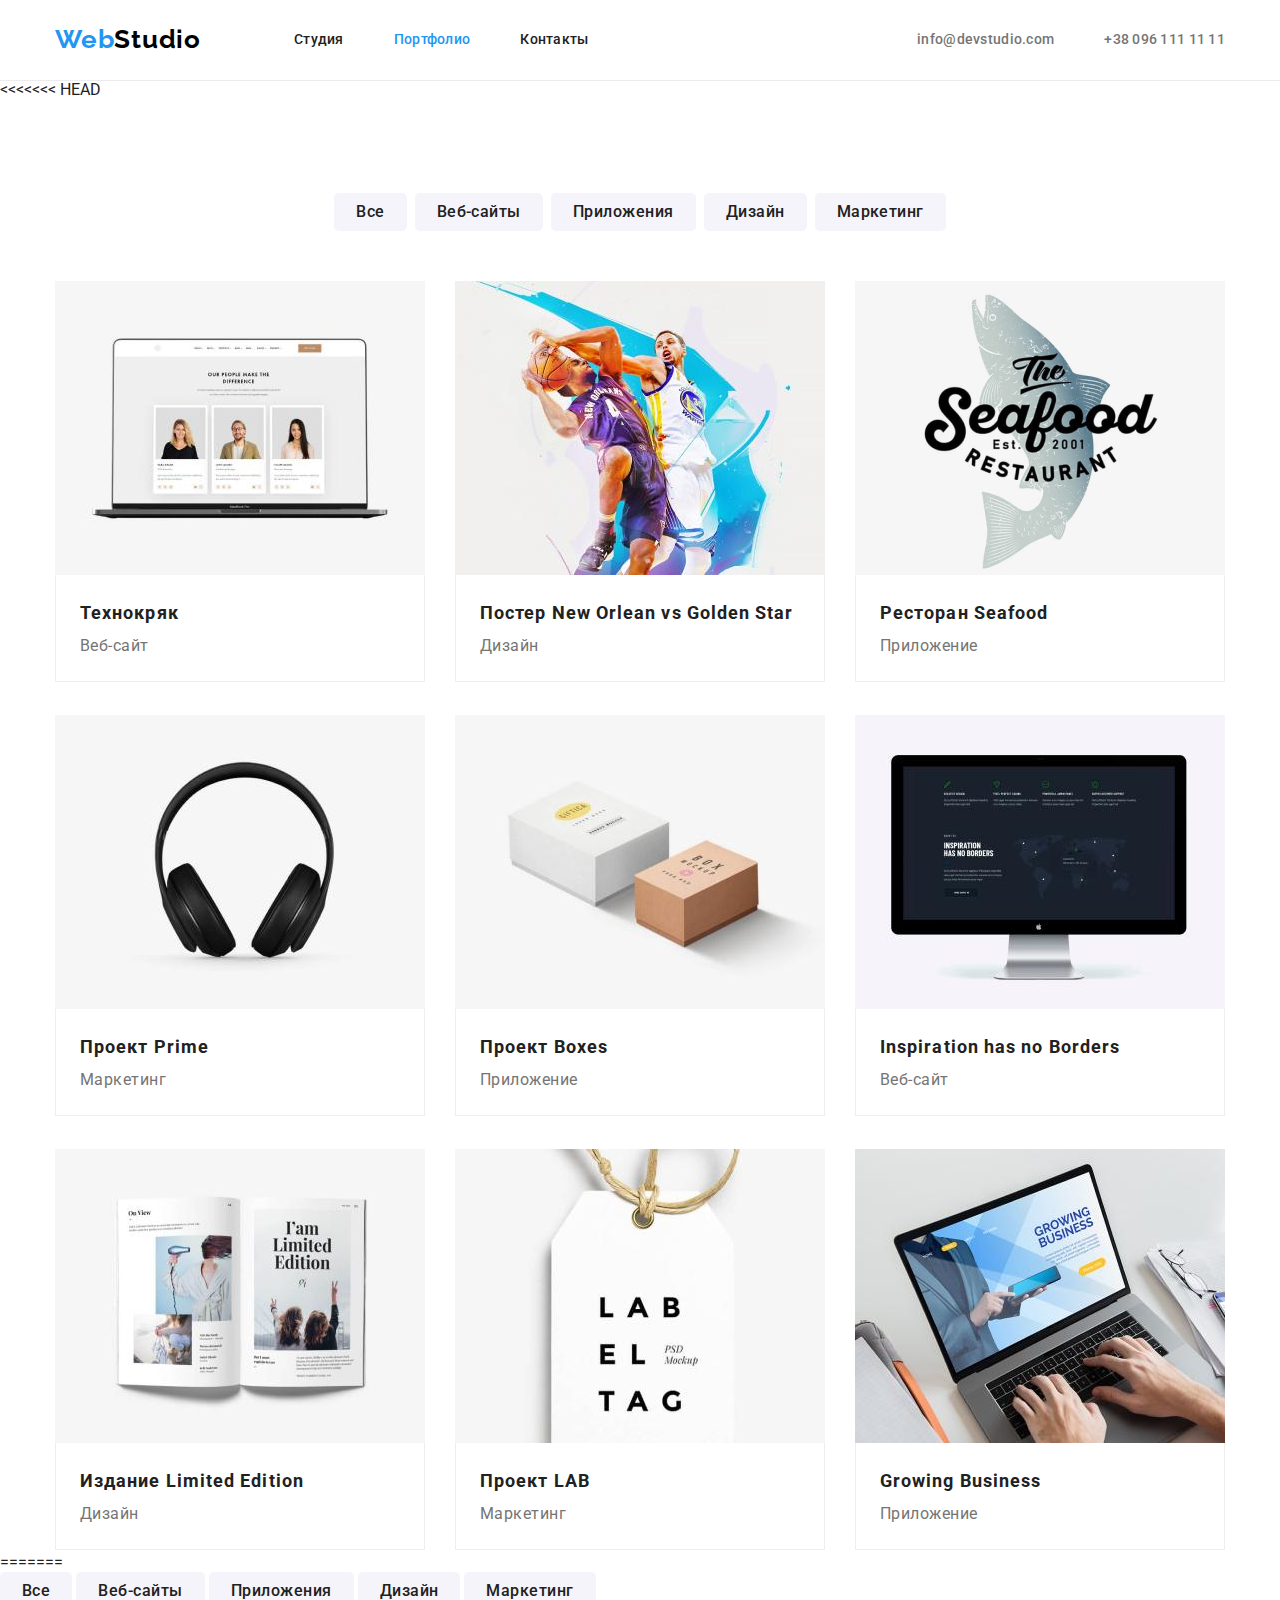
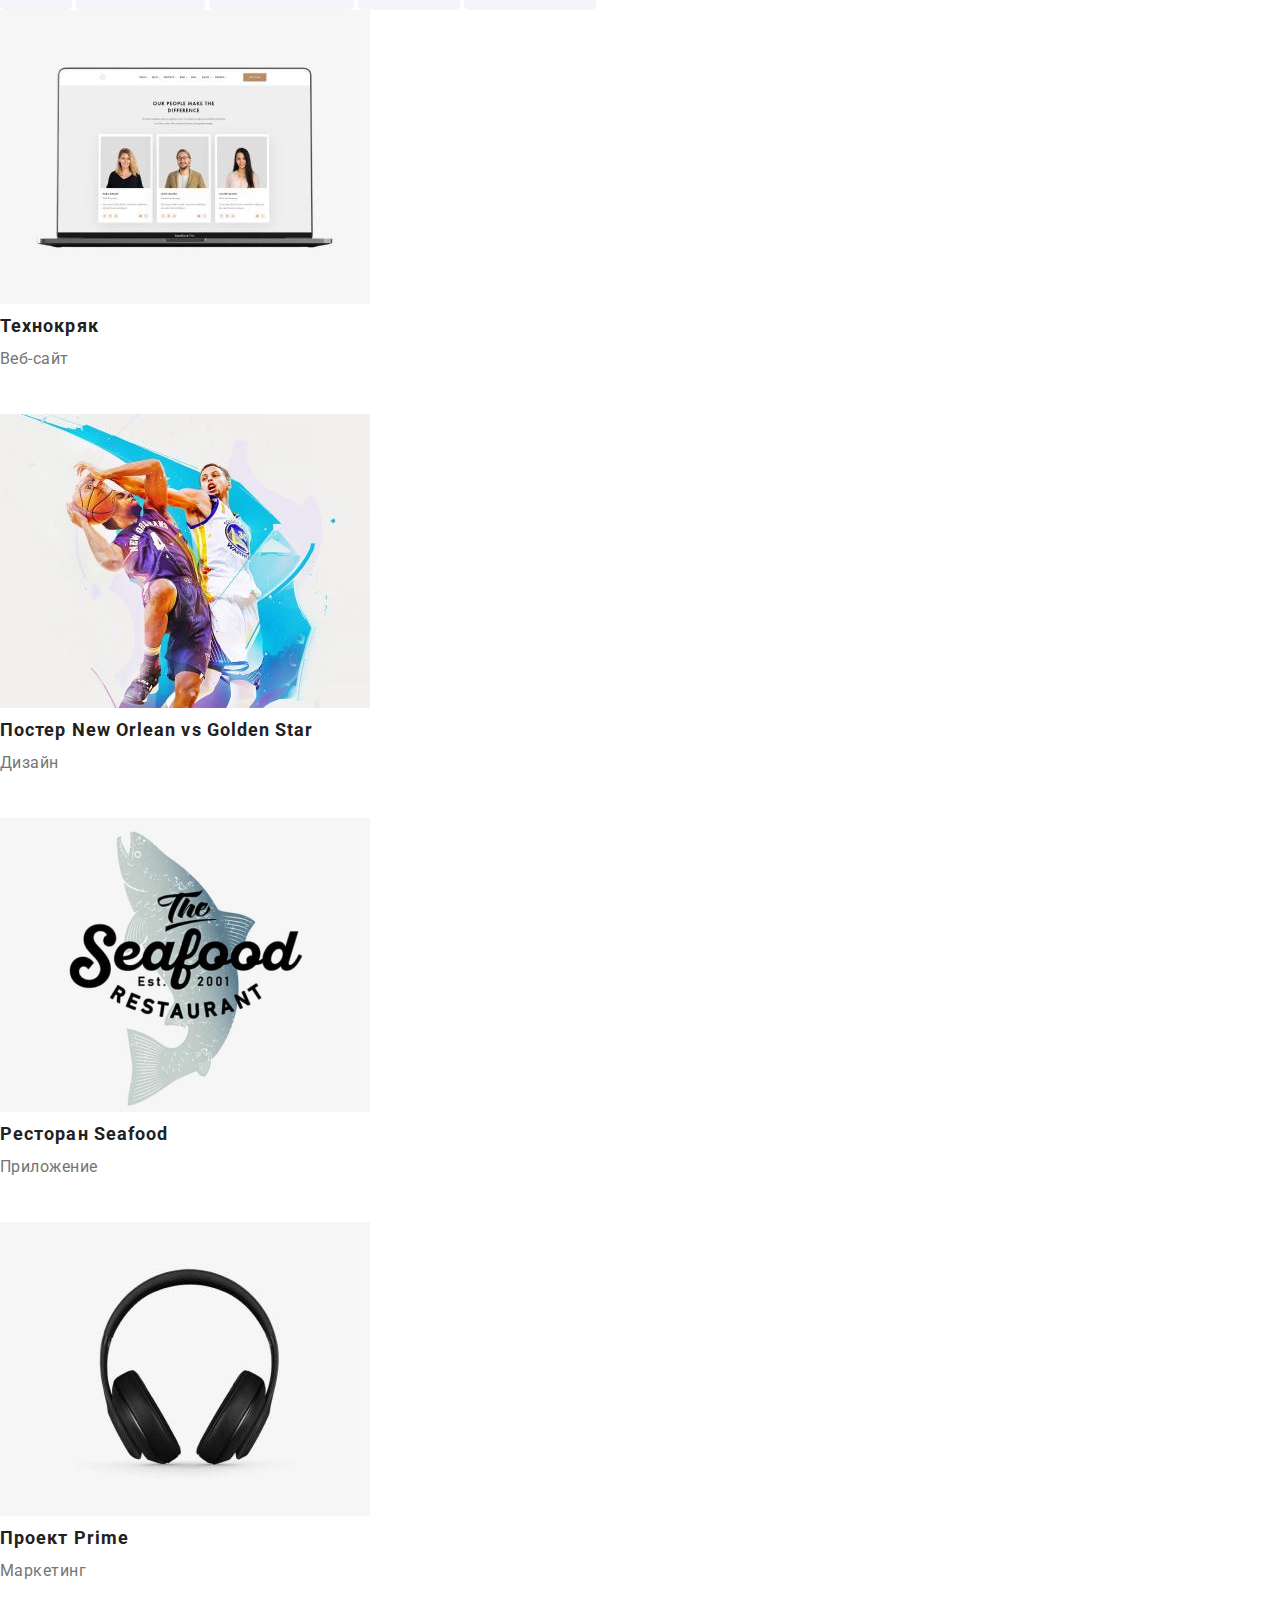
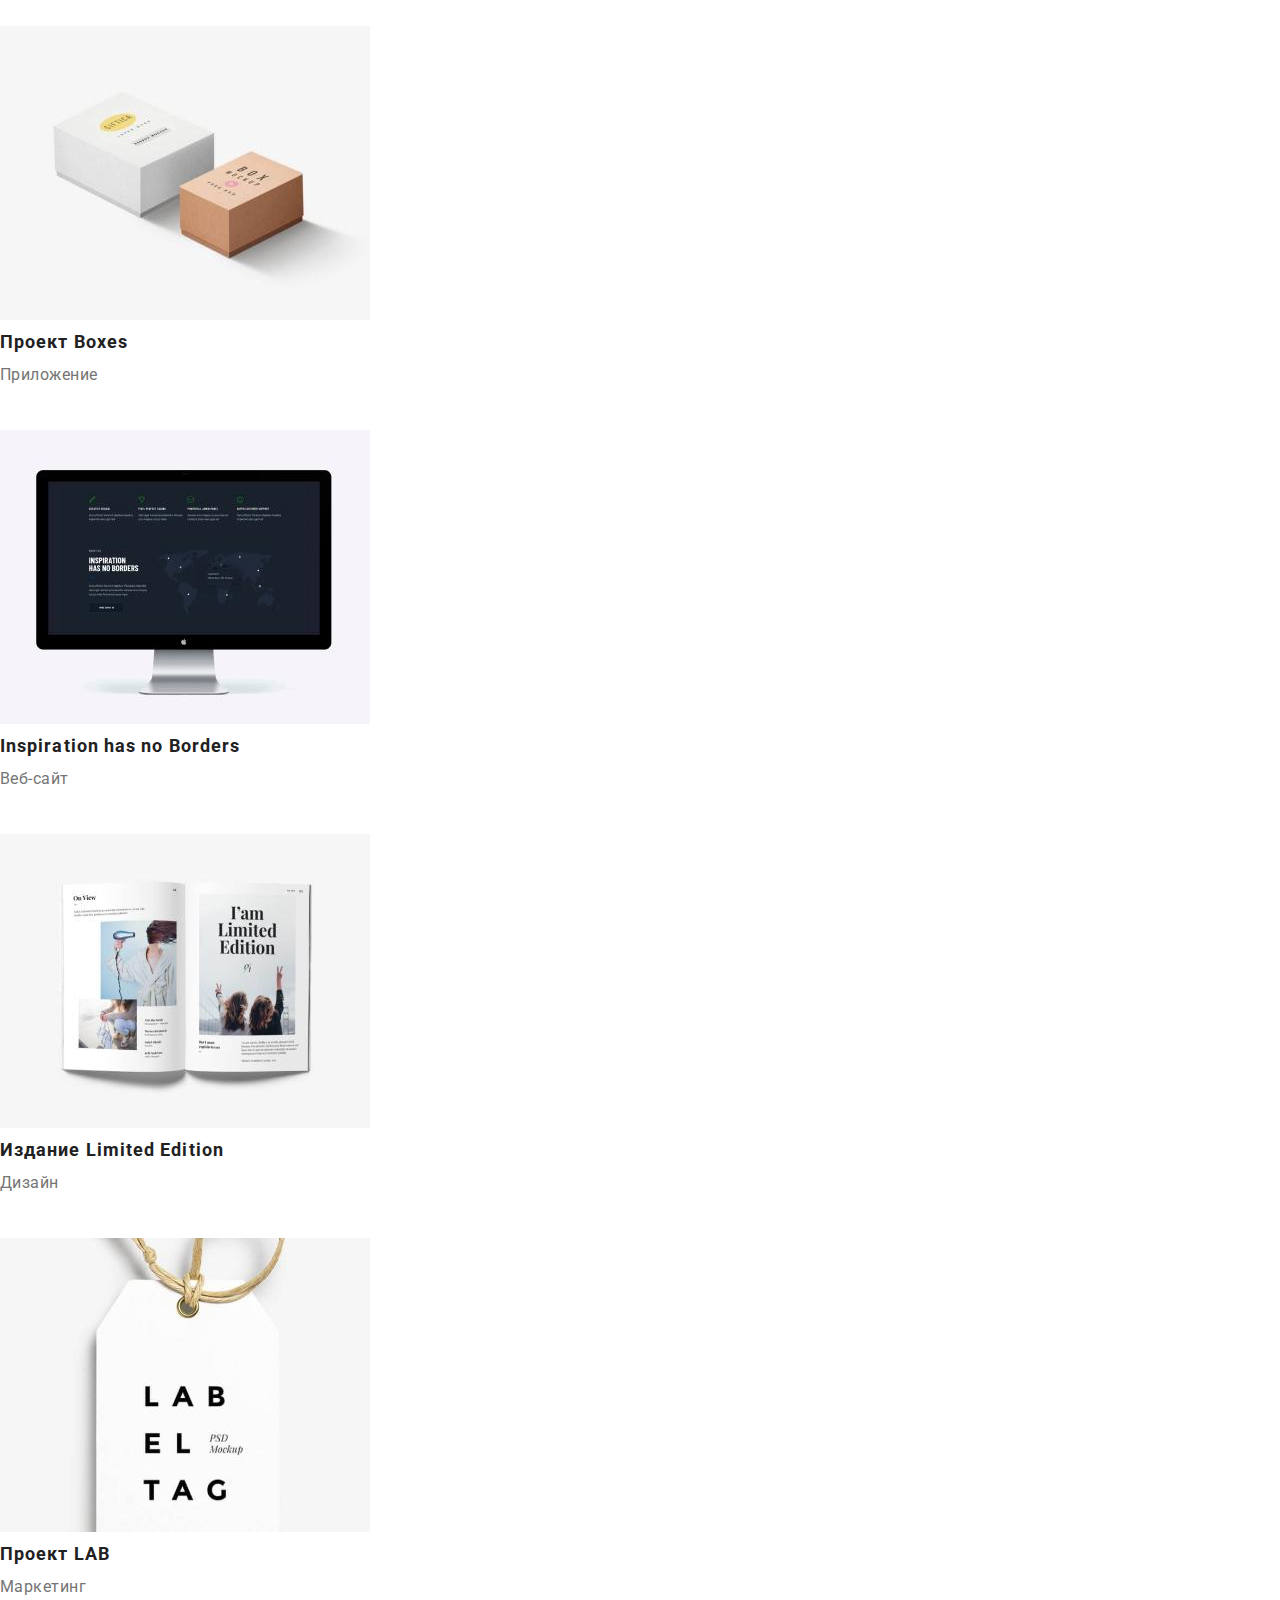
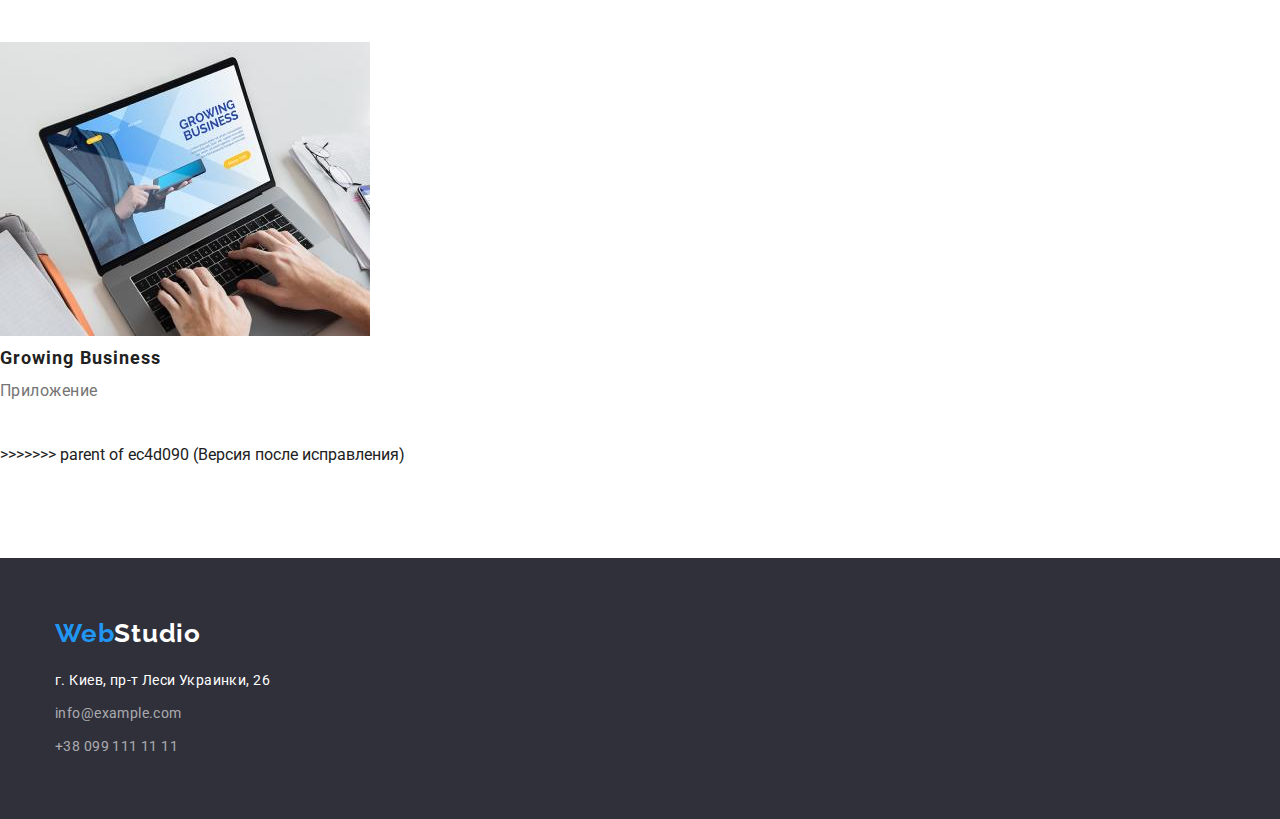
==== commit 86fd8c5e: "1" ====
--- a/portfolio.html
+++ b/portfolio.html
@@ -44,6 +44,7 @@
     </header>
     <!-- main-portfolio -->
     <main>
+<<<<<<< HEAD
       <section class="section">
         <div class="container">
           <h1 class="main-section-header">Наши работы</h1>
@@ -157,6 +158,80 @@
             </a>
           </ul>
         </div>
+=======
+      <section>
+        <h1 class="main-section-header">Наши работы</h1>
+        <button type="button" class="port-btn">Все</button>
+        <button type="button" class="port-btn">Веб-сайты</button>
+        <button type="button" class="port-btn">Приложения</button>
+        <button type="button" class="port-btn">Дизайн</button>
+        <button type="button" class="port-btn">Маркетинг</button>
+        <ul class="list">
+          <li>
+            <div class="port-card-block">
+              <img src="./images/imgp1.jpg" alt="Технокряк" width="370" height="294" />
+              <h2 class="card-header">Технокряк</h2>
+              <p class="card-paragraph">Веб-сайт</p>
+            </div>
+          </li>
+          <li>
+            <div class="port-card-block">
+              <img src="./images/imgp2.jpg" alt="Постер New Orlean vs Golden Star" width="370" height="294" />
+              <h2 class="card-header">Постер New Orlean vs Golden Star</h2>
+              <p class="card-paragraph">Дизайн</p>
+            </div>
+          </li>
+          <li>
+            <div class="port-card-block">
+              <img src="./images/imgp3.png" alt="Ресторан Seafood" width="370" height="294" />
+              <h2 class="card-header">Ресторан Seafood</h2>
+              <p class="card-paragraph">Приложение</p>
+            </div>
+          </li>
+          <li>
+            <div class="port-card-block">
+              <img src="./images/imgp4.jpg" alt="Проект Prime" width="370" height="294" />
+              <h2 class="card-header">Проект Prime</h2>
+              <p class="card-paragraph">Маркетинг</p>
+            </div>
+          </li>
+          <li>
+            <div class="port-card-block">
+              <img src="./images/imgp5.jpg" alt="Проект Boxes" width="370" height="294" />
+              <h2 class="card-header">Проект Boxes</h2>
+              <p class="card-paragraph">Приложение</p>
+            </div>
+          </li>
+          <li>
+            <div class="port-card-block">
+              <img src="./images/imgp6.jpg" alt="Inspiration has no Borders" width="370" height="294" />
+              <h2 class="card-header">Inspiration has no Borders</h2>
+              <p class="card-paragraph">Веб-сайт</p>
+            </div>
+          </li>
+          <li>
+            <div class="port-card-block">
+              <img src="./images/imgp7.jpg" alt="Издание Limited Edition" width="370" height="294" />
+              <h2 class="card-header">Издание Limited Edition</h2>
+              <p class="card-paragraph">Дизайн</p>
+            </div>
+          </li>
+          <li>
+            <div class="port-card-block">
+              <img src="./images/imgp8.jpg" alt="Проект LAB" width="370" height="294" />
+              <h2 class="card-header">Проект LAB</h2>
+              <p class="card-paragraph">Маркетинг</p>
+            </div>
+          </li>
+          <li>
+            <div class="port-card-block">
+              <img src="./images/imgp9.jpg" alt="Growing Business" width="370" height="294" />
+              <h2 class="card-header">Growing Business</h2>
+              <p class="card-paragraph">Приложение</p>
+            </div>
+          </li>
+        </ul>
+>>>>>>> parent of ec4d090 (Версия после исправления)
       </section>
     </main>
     <!-- footer_section -->
--- a/css/styles.css
+++ b/css/styles.css
@@ -293,6 +293,7 @@
   letter-spacing: 0.03em;
   color: #757575;
 }
+<<<<<<< HEAD
 
 .team-card-name {
   color: var(--primary-color);
@@ -399,3 +400,5 @@
 
   flex-basis: calc((100% - 90px) / 3);
 }
+=======
+>>>>>>> parent of ec4d090 (Версия после исправления)
